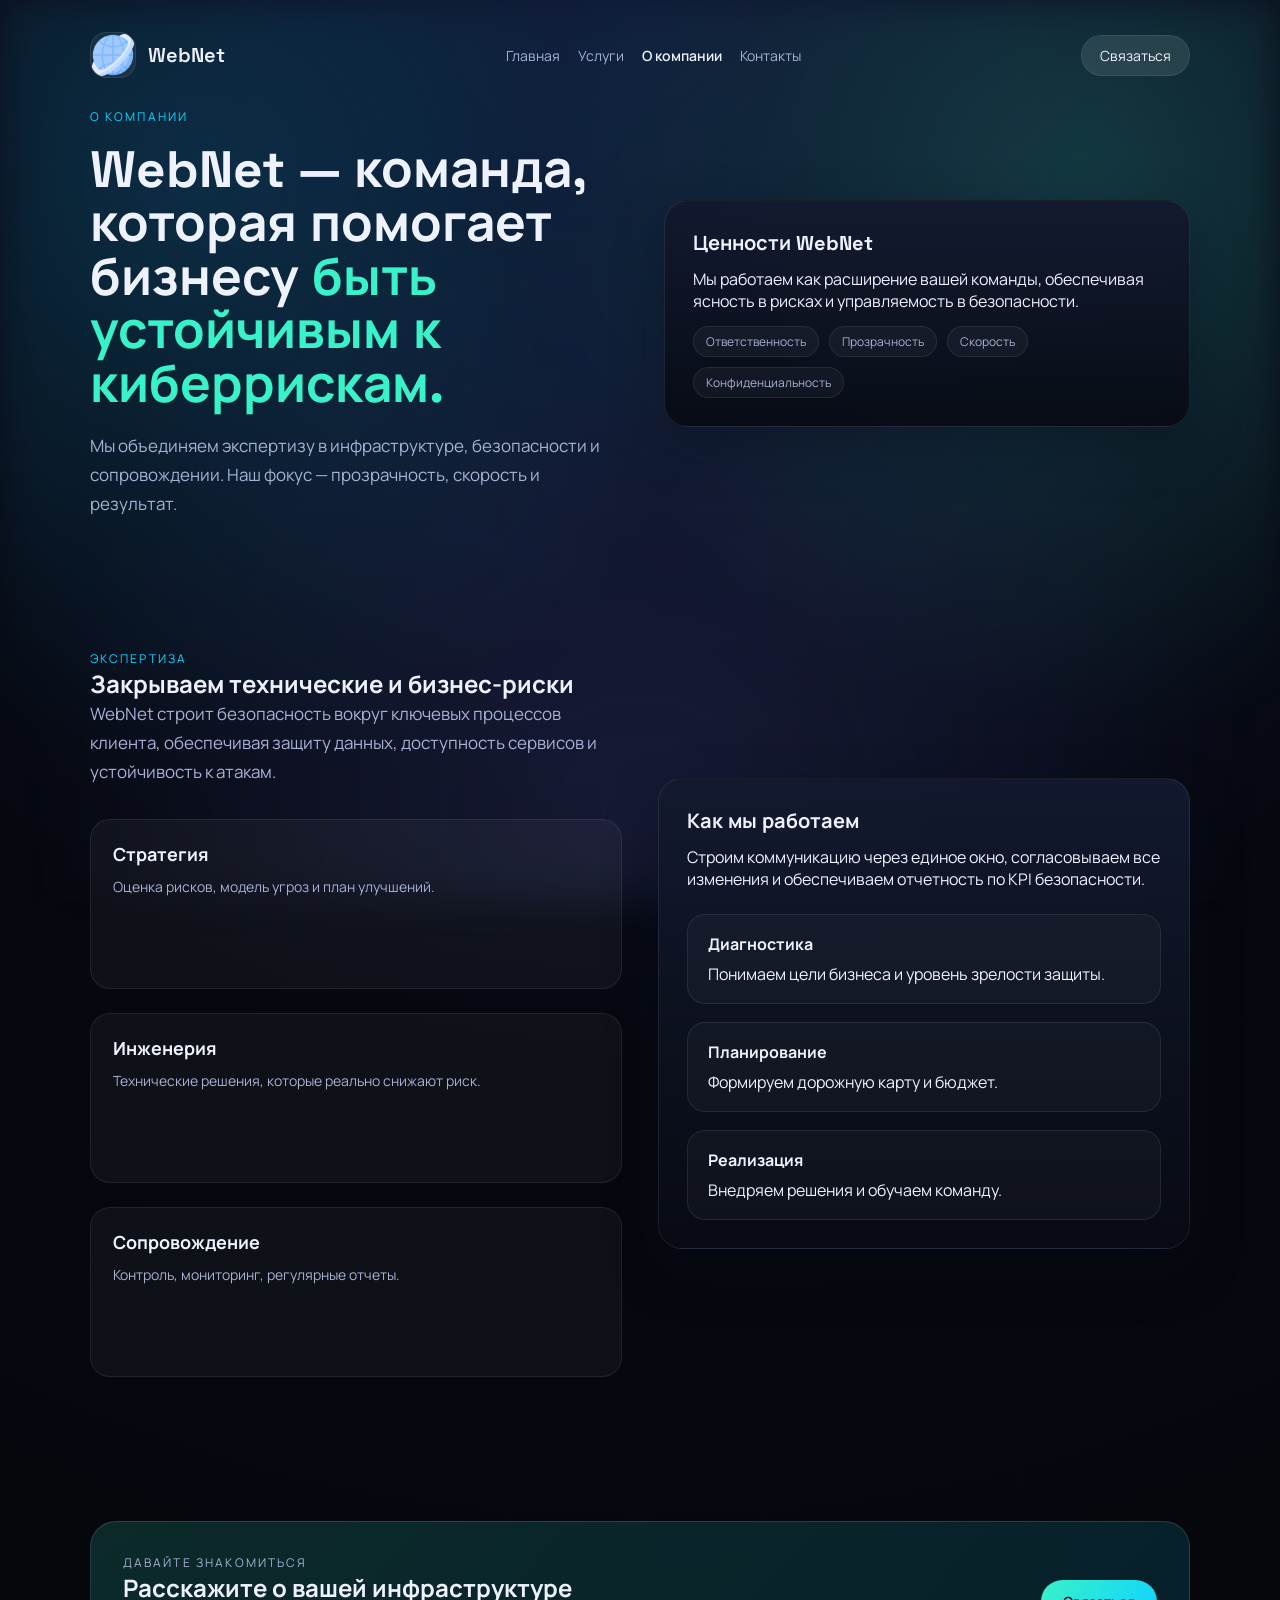
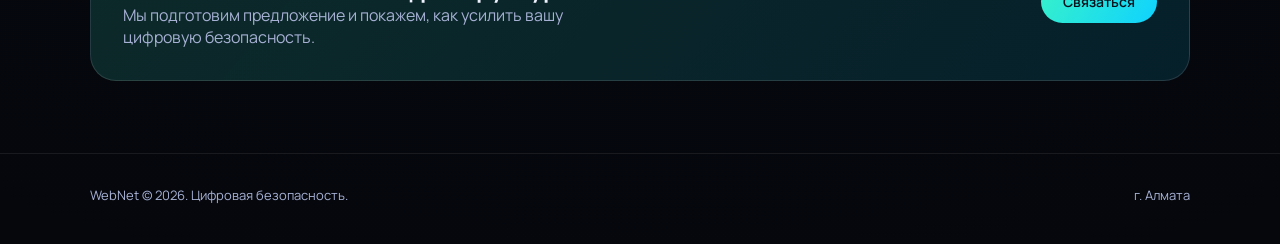
==== about.html @ 4f3bee3d "Root commit" ====
<!doctype html>
<html lang="ru">
  <head>
    <meta charset="utf-8" />
    <meta name="viewport" content="width=device-width, initial-scale=1" />
    <title>О компании WebNet</title>
    <link rel="icon" type="image/png" href="assets/logo.png" />
    <meta
      name="description"
      content="WebNet — команда экспертов по цифровой безопасности. Мы строим защиту инфраструктуры и сопровождаем бизнес."
    />
    <link rel="stylesheet" href="styles.css" />
  </head>
  <body>
    <div class="ambient" aria-hidden="true"></div>
    <header class="page-hero">
      <nav class="nav">
        <a class="brand" href="index.html">
          <span class="brand-mark">
            <img src="assets/logo.png" alt="Лого WebNet" />
          </span>
          <span class="brand-name">WebNet</span>
        </a>
        <div class="nav-links">
          <a href="index.html">Главная</a>
          <a href="services.html">Услуги</a>
          <a class="active" href="about.html">О компании</a>
          <a href="contacts.html">Контакты</a>
        </div>
        <a class="nav-cta" href="contacts.html">Связаться</a>
      </nav>

      <div class="hero-content">
        <div class="hero-text">
          <p class="eyebrow">О компании</p>
          <h1>
            WebNet — команда, которая помогает бизнесу
            <span class="accent">быть устойчивым к киберрискам.</span>
          </h1>
          <p class="lead">
            Мы объединяем экспертизу в инфраструктуре, безопасности и
            сопровождении. Наш фокус — прозрачность, скорость и результат.
          </p>
        </div>
        <div class="split-card">
          <h3>Ценности WebNet</h3>
          <p>
            Мы работаем как расширение вашей команды, обеспечивая ясность в
            рисках и управляемость в безопасности.
          </p>
          <div class="pill-row">
            <span class="pill">Ответственность</span>
            <span class="pill">Прозрачность</span>
            <span class="pill">Скорость</span>
            <span class="pill">Конфиденциальность</span>
          </div>
        </div>
      </div>
    </header>

    <main>
      <section class="section split">
        <div>
          <p class="eyebrow">Экспертиза</p>
          <h2>Закрываем технические и бизнес-риски</h2>
          <p class="lead">
            WebNet строит безопасность вокруг ключевых процессов клиента,
            обеспечивая защиту данных, доступность сервисов и устойчивость к
            атакам.
          </p>
          <div class="section-grid">
            <article class="info-card">
              <h3>Стратегия</h3>
              <p>Оценка рисков, модель угроз и план улучшений.</p>
            </article>
            <article class="info-card">
              <h3>Инженерия</h3>
              <p>Технические решения, которые реально снижают риск.</p>
            </article>
            <article class="info-card">
              <h3>Сопровождение</h3>
              <p>Контроль, мониторинг, регулярные отчеты.</p>
            </article>
          </div>
        </div>
        <div class="split-card">
          <h3>Как мы работаем</h3>
          <p>
            Строим коммуникацию через единое окно, согласовываем все изменения
            и обеспечиваем отчетность по KPI безопасности.
          </p>
          <div class="timeline">
            <div class="timeline-item">
              <strong>Диагностика</strong>
              Понимаем цели бизнеса и уровень зрелости защиты.
            </div>
            <div class="timeline-item">
              <strong>Планирование</strong>
              Формируем дорожную карту и бюджет.
            </div>
            <div class="timeline-item">
              <strong>Реализация</strong>
              Внедряем решения и обучаем команду.
            </div>
          </div>
        </div>
      </section>

      <section class="section">
        <div class="cta-block">
          <div>
            <p class="eyebrow">Давайте знакомиться</p>
            <h2>Расскажите о вашей инфраструктуре</h2>
            <p>
              Мы подготовим предложение и покажем, как усилить вашу цифровую
              безопасность.
            </p>
          </div>
          <a class="primary-btn" href="contacts.html">Связаться</a>
        </div>
      </section>
    </main>

    <footer class="footer">
      <span>WebNet © 2026. Цифровая безопасность.</span>
      <span>г. Алмата</span>
    </footer>
    <script src="script.js"></script>
  </body>
</html>
---- styles.css ----
@import url("https://fonts.googleapis.com/css2?family=Manrope:wght@300;400;500;600;700&family=Space+Grotesk:wght@400;500;600;700&display=swap");

:root {
  color-scheme: light;
  --bg: #07090f;
  --bg-soft: #0f1424;
  --card: #131a2f;
  --accent: #38f2c9;
  --accent-strong: #0fd2ff;
  --text: #eef2ff;
  --muted: #a6b1d4;
  --border: rgba(255, 255, 255, 0.08);
  --shadow: rgba(8, 12, 26, 0.35);
}

* {
  box-sizing: border-box;
  margin: 0;
  padding: 0;
}

body {
  font-family: "Manrope", "Segoe UI", sans-serif;
  background: radial-gradient(circle at top, #101835 0%, #06080f 55%, #05070d 100%);
  color: var(--text);
  min-height: 100vh;
}

a {
  color: inherit;
  text-decoration: none;
}

.ambient {
  position: fixed;
  inset: 0;
  background: radial-gradient(circle at 15% 20%, rgba(15, 210, 255, 0.15), transparent 45%),
    radial-gradient(circle at 85% 20%, rgba(56, 242, 201, 0.18), transparent 42%),
    radial-gradient(circle at 50% 90%, rgba(120, 128, 255, 0.12), transparent 60%);
  filter: blur(20px);
  pointer-events: none;
  z-index: -1;
}

.hero,
.page-hero {
  padding: 32px 7vw 60px;
}

.nav {
  display: flex;
  align-items: center;
  justify-content: space-between;
  gap: 24px;
}

.brand {
  display: flex;
  align-items: center;
  gap: 12px;
  font-family: "Space Grotesk", "Manrope", sans-serif;
  font-weight: 600;
}

.brand-mark {
  width: 46px;
  height: 46px;
  display: grid;
  place-items: center;
  border-radius: 16px;
  background: rgba(255, 255, 255, 0.06);
  border: 1px solid var(--border);
  overflow: hidden;
}

.brand-mark img {
  width: 100%;
  height: 100%;
  object-fit: contain;
  display: block;
}

.brand-name {
  font-size: 20px;
}

.nav-links {
  display: flex;
  gap: 18px;
  font-size: 14px;
  color: var(--muted);
}

.nav-links a:hover {
  color: var(--text);
}

.nav-cta {
  padding: 10px 18px;
  border-radius: 999px;
  background: rgba(255, 255, 255, 0.1);
  border: 1px solid var(--border);
  font-size: 14px;
}

.nav .active {
  color: var(--text);
  font-weight: 600;
}

.hero-content {
  display: grid;
  grid-template-columns: repeat(auto-fit, minmax(280px, 1fr));
  gap: 48px;
  margin-top: 60px;
  align-items: center;
}

.page-hero .hero-content {
  margin-top: 30px;
}

.hero-text h1 {
  font-family: "Space Grotesk", "Manrope", sans-serif;
  font-size: clamp(32px, 4vw, 56px);
  line-height: 1.05;
  margin: 18px 0 20px;
}

.accent {
  color: var(--accent);
}

.eyebrow {
  text-transform: uppercase;
  letter-spacing: 0.18em;
  font-size: 12px;
  color: var(--accent-strong);
}

.lead {
  color: var(--muted);
  font-size: 17px;
  line-height: 1.7;
}

.hero-actions {
  display: flex;
  flex-wrap: wrap;
  gap: 14px;
  margin-top: 28px;
}

.primary-btn,
.ghost-btn {
  padding: 12px 22px;
  border-radius: 999px;
  font-weight: 600;
  font-size: 14px;
  display: inline-flex;
  align-items: center;
  justify-content: center;
  gap: 10px;
}

.primary-btn {
  background: linear-gradient(120deg, var(--accent), var(--accent-strong));
  color: #04121c;
}

.ghost-btn {
  border: 1px solid var(--border);
  color: var(--text);
}

.hero-stats {
  display: grid;
  grid-template-columns: repeat(auto-fit, minmax(150px, 1fr));
  gap: 16px;
  margin-top: 32px;
}

.stat-number {
  display: block;
  font-family: "Space Grotesk", "Manrope", sans-serif;
  font-size: 20px;
  margin-bottom: 4px;
}

.stat-label {
  color: var(--muted);
  font-size: 13px;
}

.hero-panel {
  background: var(--card);
  border-radius: 24px;
  box-shadow: 0 20px 60px var(--shadow);
  border: 1px solid var(--border);
  overflow: hidden;
}

.panel-header,
.panel-footer {
  padding: 18px 22px;
  display: flex;
  align-items: center;
  justify-content: space-between;
  background: rgba(255, 255, 255, 0.04);
}

.panel-header span {
  font-size: 14px;
}

.pulse {
  width: 10px;
  height: 10px;
  border-radius: 50%;
  background: var(--accent);
  box-shadow: 0 0 12px var(--accent);
  animation: pulse 1.6s infinite;
}

.panel-body {
  padding: 22px;
  display: grid;
  gap: 14px;
}

.panel-item {
  display: flex;
  align-items: center;
  justify-content: space-between;
  font-size: 14px;
}

.tag {
  font-size: 11px;
  padding: 4px 10px;
  border-radius: 999px;
  text-transform: uppercase;
  letter-spacing: 0.08em;
}

.tag.ok {
  background: rgba(56, 242, 201, 0.18);
  color: var(--accent);
}

.tag.warn {
  background: rgba(255, 181, 71, 0.2);
  color: #ffb547;
}

.panel-chart {
  display: grid;
  grid-template-columns: repeat(5, 1fr);
  gap: 12px;
  align-items: end;
  height: 120px;
  margin-top: 12px;
}

.chart-bar {
  background: linear-gradient(180deg, var(--accent), rgba(15, 210, 255, 0.4));
  border-radius: 12px 12px 4px 4px;
  height: var(--h);
  opacity: 0.9;
}

.panel-footer button {
  background: transparent;
  border: 1px solid var(--border);
  color: var(--text);
  border-radius: 999px;
  padding: 8px 16px;
  font-size: 12px;
  cursor: pointer;
}

.section {
  padding: 72px 7vw;
}

.section-header {
  max-width: 720px;
  margin-bottom: 40px;
}

.section-header h2 {
  font-family: "Space Grotesk", "Manrope", sans-serif;
  font-size: clamp(28px, 3vw, 40px);
  margin-top: 12px;
}

.cards {
  display: grid;
  grid-template-columns: repeat(auto-fit, minmax(240px, 1fr));
  gap: 20px;
}

.card {
  background: var(--bg-soft);
  padding: 24px;
  border-radius: 20px;
  border: 1px solid var(--border);
  min-height: 190px;
}

.card h3 {
  font-family: "Space Grotesk", "Manrope", sans-serif;
  font-size: 18px;
  margin-bottom: 12px;
}

.card p {
  color: var(--muted);
  font-size: 14px;
  line-height: 1.6;
}

.split {
  display: grid;
  grid-template-columns: repeat(auto-fit, minmax(280px, 1fr));
  gap: 36px;
  align-items: center;
}

.steps {
  list-style: none;
  margin-top: 24px;
  display: grid;
  gap: 12px;
}

.steps li {
  padding: 14px 18px;
  background: rgba(255, 255, 255, 0.03);
  border-radius: 14px;
  border: 1px solid var(--border);
}

.split-card {
  background: linear-gradient(180deg, rgba(19, 26, 47, 0.95), rgba(8, 11, 20, 0.95));
  border-radius: 24px;
  padding: 28px;
  border: 1px solid rgba(255, 255, 255, 0.08);
  box-shadow: 0 20px 50px var(--shadow);
}

.split-card h3 {
  font-family: "Space Grotesk", "Manrope", sans-serif;
  margin-bottom: 12px;
  font-size: 20px;
}

.metric-grid {
  display: grid;
  grid-template-columns: repeat(2, minmax(0, 1fr));
  gap: 16px;
  margin-top: 24px;
}

.metric-number {
  font-family: "Space Grotesk", "Manrope", sans-serif;
  font-size: 20px;
}

.metric-label {
  display: block;
  color: var(--muted);
  font-size: 12px;
  margin-top: 4px;
}

.contacts .contact-card {
  display: grid;
  grid-template-columns: repeat(auto-fit, minmax(220px, 1fr));
  gap: 20px;
  align-items: center;
  background: var(--bg-soft);
  padding: 28px;
  border-radius: 24px;
  border: 1px solid var(--border);
}

.section-grid {
  display: grid;
  grid-template-columns: repeat(auto-fit, minmax(260px, 1fr));
  gap: 24px;
  margin-top: 32px;
}

.info-card {
  padding: 22px;
  border-radius: 20px;
  background: rgba(255, 255, 255, 0.04);
  border: 1px solid var(--border);
  min-height: 170px;
}

.info-card h3 {
  font-family: "Space Grotesk", "Manrope", sans-serif;
  font-size: 18px;
  margin-bottom: 10px;
}

.info-card p {
  color: var(--muted);
  font-size: 14px;
  line-height: 1.6;
}

.service-list {
  display: grid;
  gap: 18px;
  margin-top: 24px;
}

.service-item {
  padding: 20px;
  border-radius: 18px;
  border: 1px solid var(--border);
  background: rgba(9, 14, 28, 0.85);
  display: grid;
  gap: 8px;
}

.service-item h4 {
  font-family: "Space Grotesk", "Manrope", sans-serif;
  font-size: 18px;
}

.service-item span {
  color: var(--muted);
  font-size: 14px;
  line-height: 1.6;
}

.pill-row {
  display: flex;
  flex-wrap: wrap;
  gap: 10px;
  margin-top: 14px;
}

.pill {
  padding: 6px 12px;
  border-radius: 999px;
  border: 1px solid var(--border);
  font-size: 12px;
  color: var(--muted);
  background: rgba(255, 255, 255, 0.04);
}

.timeline {
  display: grid;
  gap: 18px;
  margin-top: 24px;
}

.timeline-item {
  padding: 18px 20px;
  border-radius: 18px;
  border: 1px solid var(--border);
  background: rgba(255, 255, 255, 0.03);
}

.timeline-item strong {
  display: block;
  margin-bottom: 8px;
  font-family: "Space Grotesk", "Manrope", sans-serif;
}

.cta-block {
  padding: 32px;
  border-radius: 26px;
  background: linear-gradient(130deg, rgba(56, 242, 201, 0.15), rgba(15, 210, 255, 0.12));
  border: 1px solid rgba(255, 255, 255, 0.12);
  display: flex;
  flex-wrap: wrap;
  align-items: center;
  justify-content: space-between;
  gap: 18px;
}

.cta-block p {
  color: var(--muted);
  max-width: 520px;
}

.contact-list {
  display: grid;
  gap: 8px;
  color: var(--muted);
  font-size: 14px;
}

.footer {
  padding: 32px 7vw 40px;
  display: flex;
  flex-wrap: wrap;
  gap: 16px;
  justify-content: space-between;
  border-top: 1px solid var(--border);
  color: var(--muted);
  font-size: 13px;
}

@keyframes pulse {
  0% {
    transform: scale(1);
    opacity: 0.9;
  }
  70% {
    transform: scale(1.4);
    opacity: 0.2;
  }
  100% {
    transform: scale(1);
    opacity: 0.9;
  }
}

@media (max-width: 900px) {
  .nav-links {
    display: none;
  }

  .nav {
    flex-wrap: wrap;
  }

  .hero {
    padding-top: 24px;
  }
}

@media (max-width: 640px) {
  .hero-actions {
    flex-direction: column;
  }

  .nav {
    gap: 16px;
  }

  .panel-footer {
    flex-direction: column;
    gap: 12px;
    align-items: flex-start;
  }
}
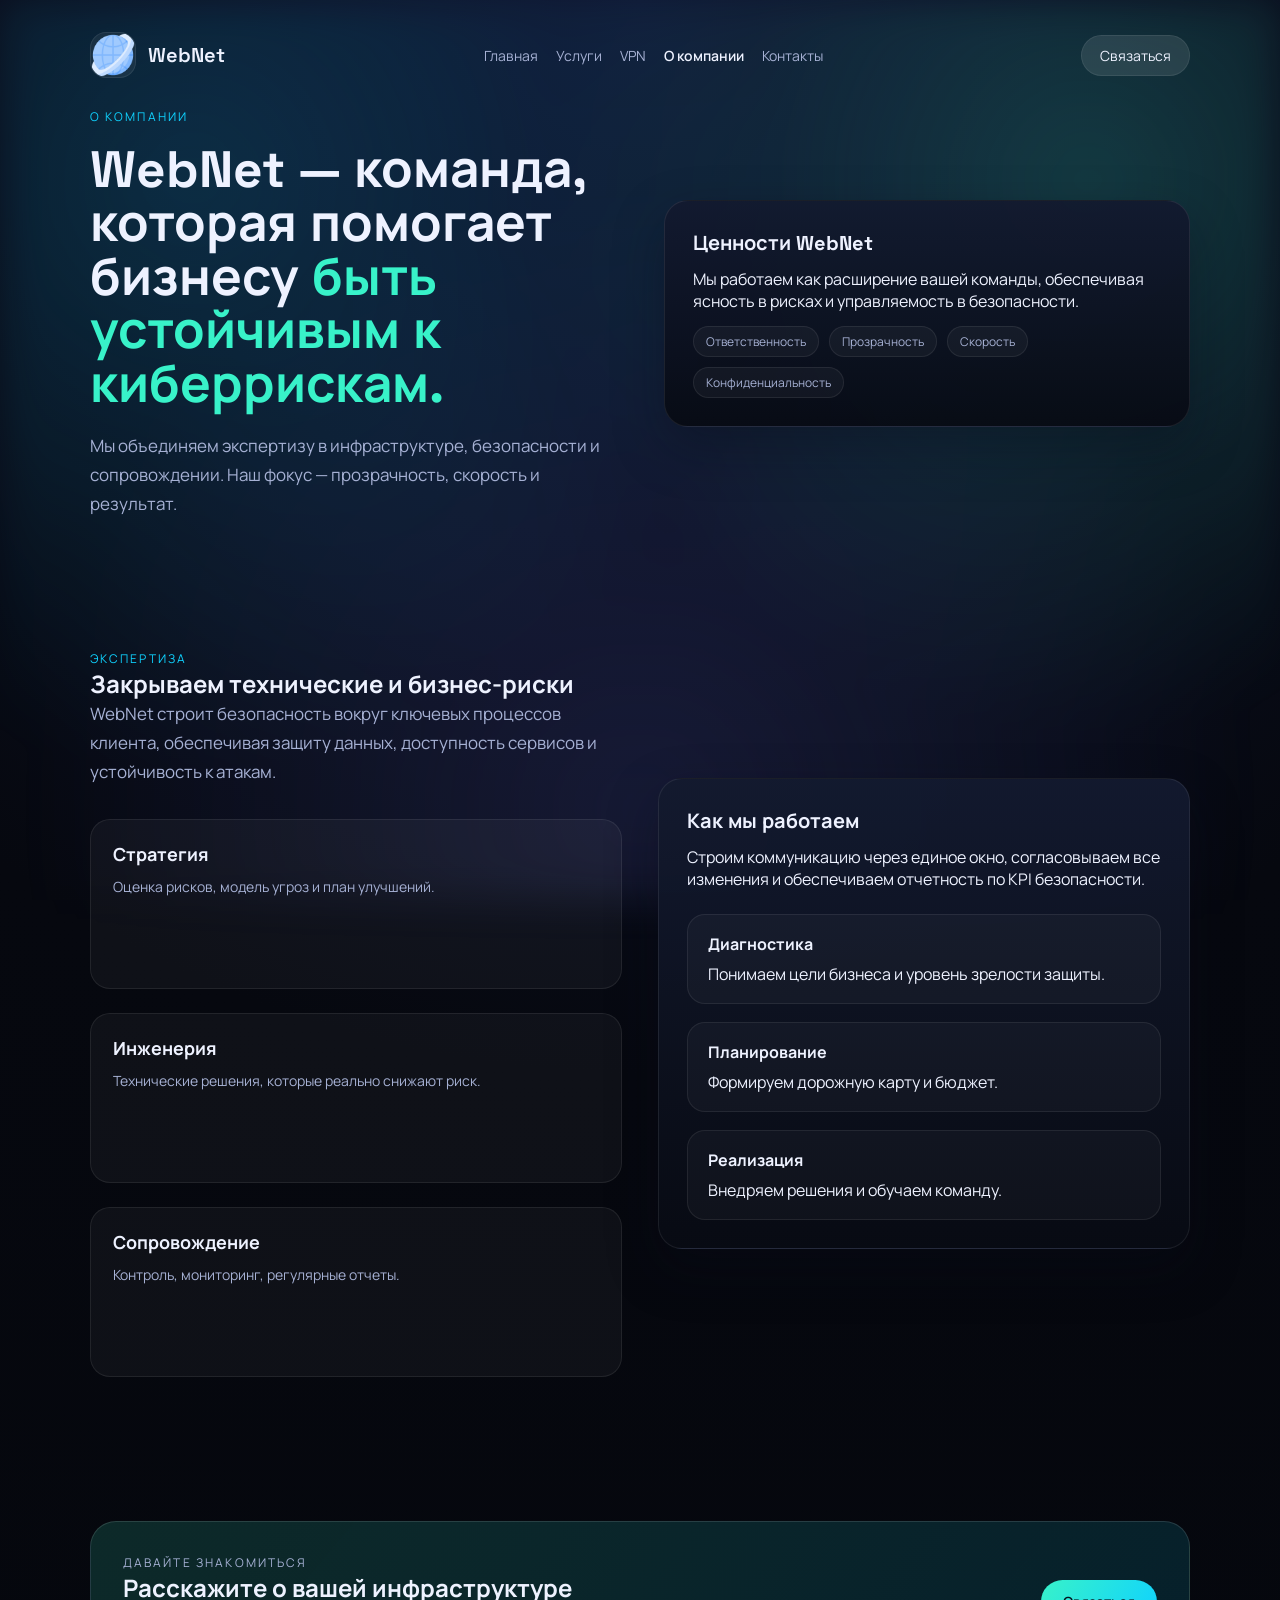
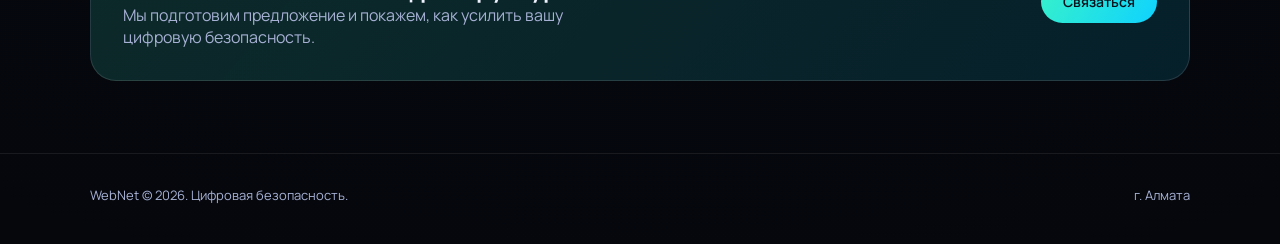
==== commit 08360280: "feat: add VPN page and update navigation" ====
--- a/about.html
+++ b/about.html
@@ -10,6 +10,42 @@
       content="WebNet — команда экспертов по цифровой безопасности. Мы строим защиту инфраструктуры и сопровождаем бизнес."
     />
     <link rel="stylesheet" href="styles.css" />
+    <!-- Yandex.Metrika counter -->
+    <script type="text/javascript">
+      (function (m, e, t, r, i, k, a) {
+        m[i] =
+          m[i] ||
+          function () {
+            (m[i].a = m[i].a || []).push(arguments);
+          };
+        m[i].l = 1 * new Date();
+        for (var j = 0; j < document.scripts.length; j++) {
+          if (document.scripts[j].src === r) {
+            return;
+          }
+        }
+        k = e.createElement(t);
+        a = e.getElementsByTagName(t)[0];
+        k.async = 1;
+        k.src = r;
+        a.parentNode.insertBefore(k, a);
+      })(window, document, "script", "https://mc.yandex.ru/metrika/tag.js", "ym");
+
+      ym(99449211, "init", {
+        clickmap: true,
+        trackLinks: true,
+        accurateTrackBounce: true,
+      });
+    </script>
+    <noscript
+      ><div>
+        <img
+          src="https://mc.yandex.ru/watch/99449211"
+          style="position: absolute; left: -9999px"
+          alt=""
+        /></div
+    ></noscript>
+    <!-- /Yandex.Metrika counter -->
   </head>
   <body>
     <div class="ambient" aria-hidden="true"></div>
@@ -24,6 +60,7 @@
         <div class="nav-links">
           <a href="index.html">Главная</a>
           <a href="services.html">Услуги</a>
+          <a href="vpn.html">VPN</a>
           <a class="active" href="about.html">О компании</a>
           <a href="contacts.html">Контакты</a>
         </div>
--- a/styles.css
+++ b/styles.css
@@ -412,6 +412,14 @@
   line-height: 1.6;
 }
 
+.vpn-price {
+  color: var(--text);
+  font-family: "Space Grotesk", "Manrope", sans-serif;
+  font-size: clamp(30px, 3vw, 40px);
+  line-height: 1.1;
+  margin-bottom: 12px;
+}
+
 .service-list {
   display: grid;
   gap: 18px;
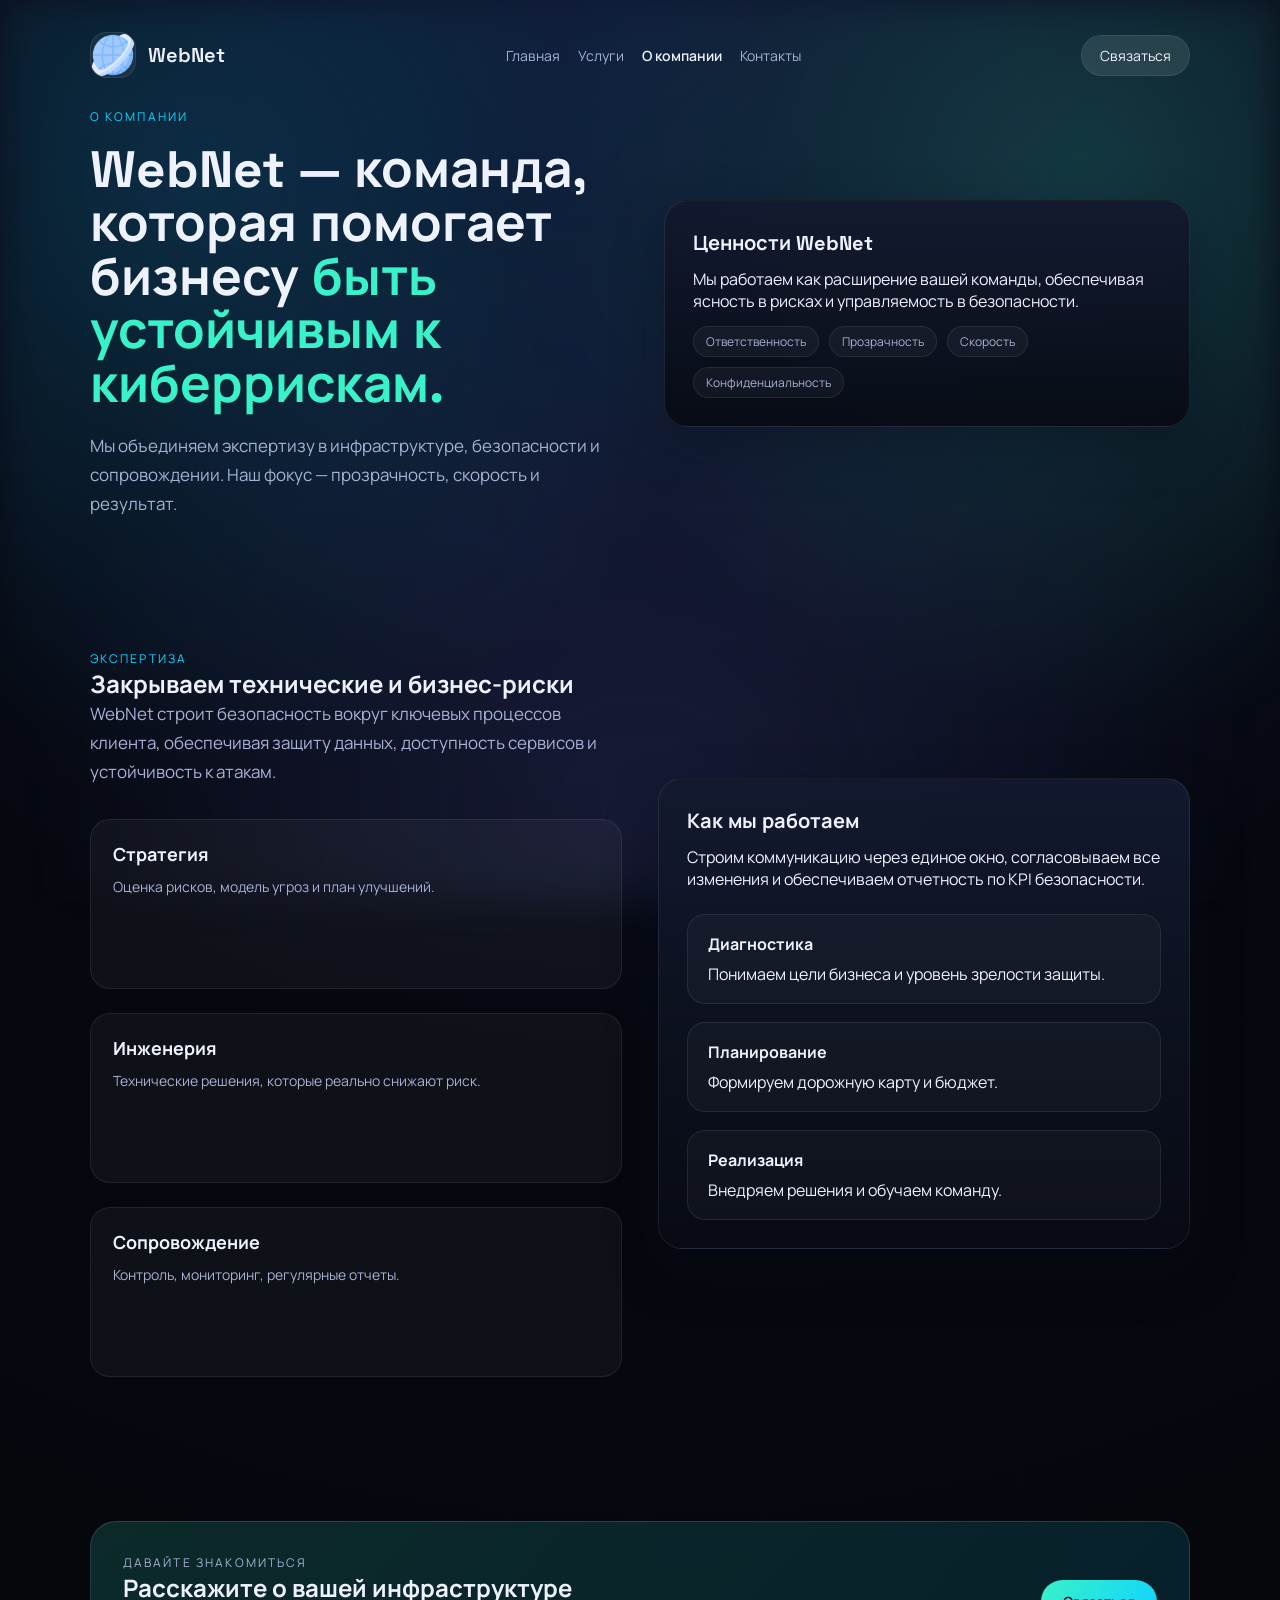
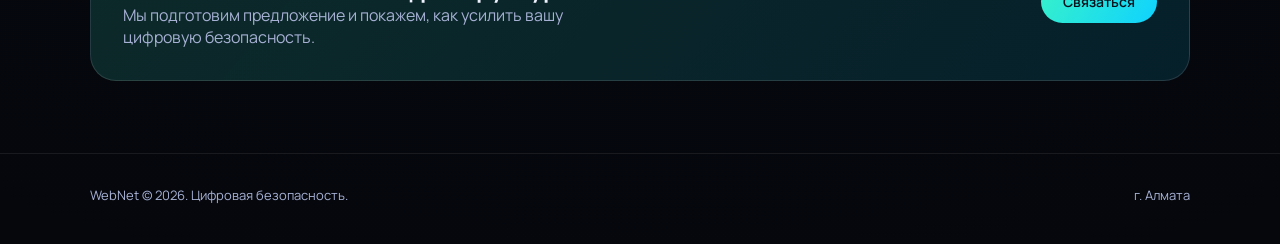
==== commit 955cf164: "chore: remove VPN page and navigation tab" ====
--- a/about.html
+++ b/about.html
@@ -57,13 +57,23 @@
           </span>
           <span class="brand-name">WebNet</span>
         </a>
-        <div class="nav-links">
+        <div class="nav-links" id="site-menu">
           <a href="index.html">Главная</a>
           <a href="services.html">Услуги</a>
-          <a href="vpn.html">VPN</a>
           <a class="active" href="about.html">О компании</a>
           <a href="contacts.html">Контакты</a>
         </div>
+        <button
+          class="nav-toggle"
+          type="button"
+          aria-expanded="false"
+          aria-controls="site-menu"
+          aria-label="Открыть меню"
+        >
+          <span></span>
+          <span></span>
+          <span></span>
+        </button>
         <a class="nav-cta" href="contacts.html">Связаться</a>
       </nav>
 
--- a/styles.css
+++ b/styles.css
@@ -103,6 +103,40 @@
   font-size: 14px;
 }
 
+.nav-toggle {
+  display: none;
+  width: 42px;
+  height: 42px;
+  border-radius: 12px;
+  border: 1px solid var(--border);
+  background: rgba(255, 255, 255, 0.08);
+  cursor: pointer;
+  align-items: center;
+  justify-content: center;
+  gap: 4px;
+  flex-direction: column;
+}
+
+.nav-toggle span {
+  width: 18px;
+  height: 2px;
+  border-radius: 99px;
+  background: var(--text);
+  transition: transform 0.2s ease, opacity 0.2s ease;
+}
+
+.nav-toggle[aria-expanded="true"] span:nth-child(1) {
+  transform: translateY(6px) rotate(45deg);
+}
+
+.nav-toggle[aria-expanded="true"] span:nth-child(2) {
+  opacity: 0;
+}
+
+.nav-toggle[aria-expanded="true"] span:nth-child(3) {
+  transform: translateY(-6px) rotate(-45deg);
+}
+
 .nav .active {
   color: var(--text);
   font-weight: 600;
@@ -420,6 +454,18 @@
   margin-bottom: 12px;
 }
 
+.payment-button {
+  width: 100%;
+}
+
+.payment-button iframe {
+  display: block;
+  width: 100%;
+  max-width: 330px;
+  height: 50px;
+  border: 0;
+}
+
 .service-list {
   display: grid;
   gap: 18px;
@@ -532,12 +578,44 @@
 }
 
 @media (max-width: 900px) {
+  .nav {
+    position: relative;
+    gap: 12px;
+  }
+
+  .nav-cta {
+    display: none;
+  }
+
+  .nav-toggle {
+    display: inline-flex;
+    margin-left: auto;
+  }
+
   .nav-links {
+    position: absolute;
+    top: calc(100% + 12px);
+    left: 0;
+    right: 0;
     display: none;
-  }
-
-  .nav {
-    flex-wrap: wrap;
+    flex-direction: column;
+    gap: 8px;
+    padding: 12px;
+    border-radius: 14px;
+    border: 1px solid var(--border);
+    background: rgba(10, 14, 27, 0.98);
+    box-shadow: 0 18px 42px rgba(0, 0, 0, 0.35);
+    z-index: 30;
+  }
+
+  .nav-links a {
+    padding: 10px 12px;
+    border-radius: 10px;
+    background: rgba(255, 255, 255, 0.03);
+  }
+
+  .nav-links.is-open {
+    display: flex;
   }
 
   .hero {
